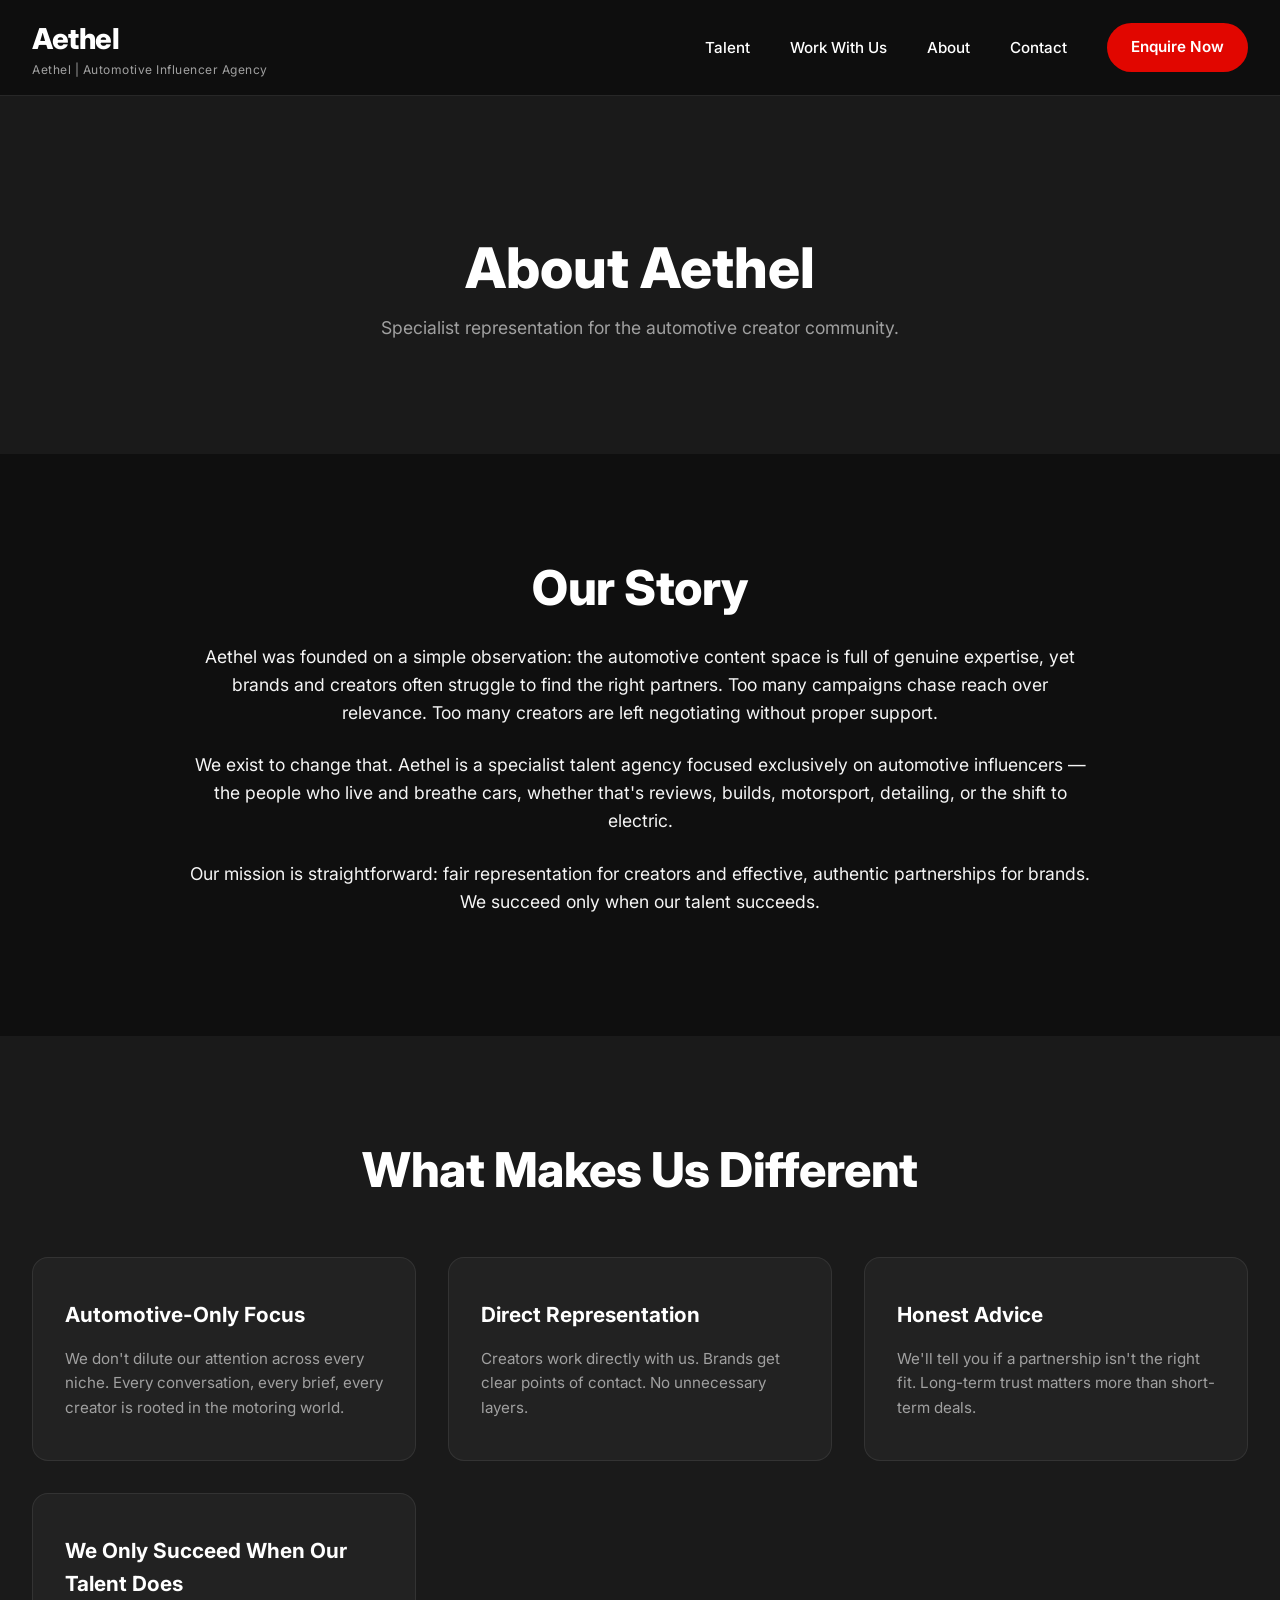
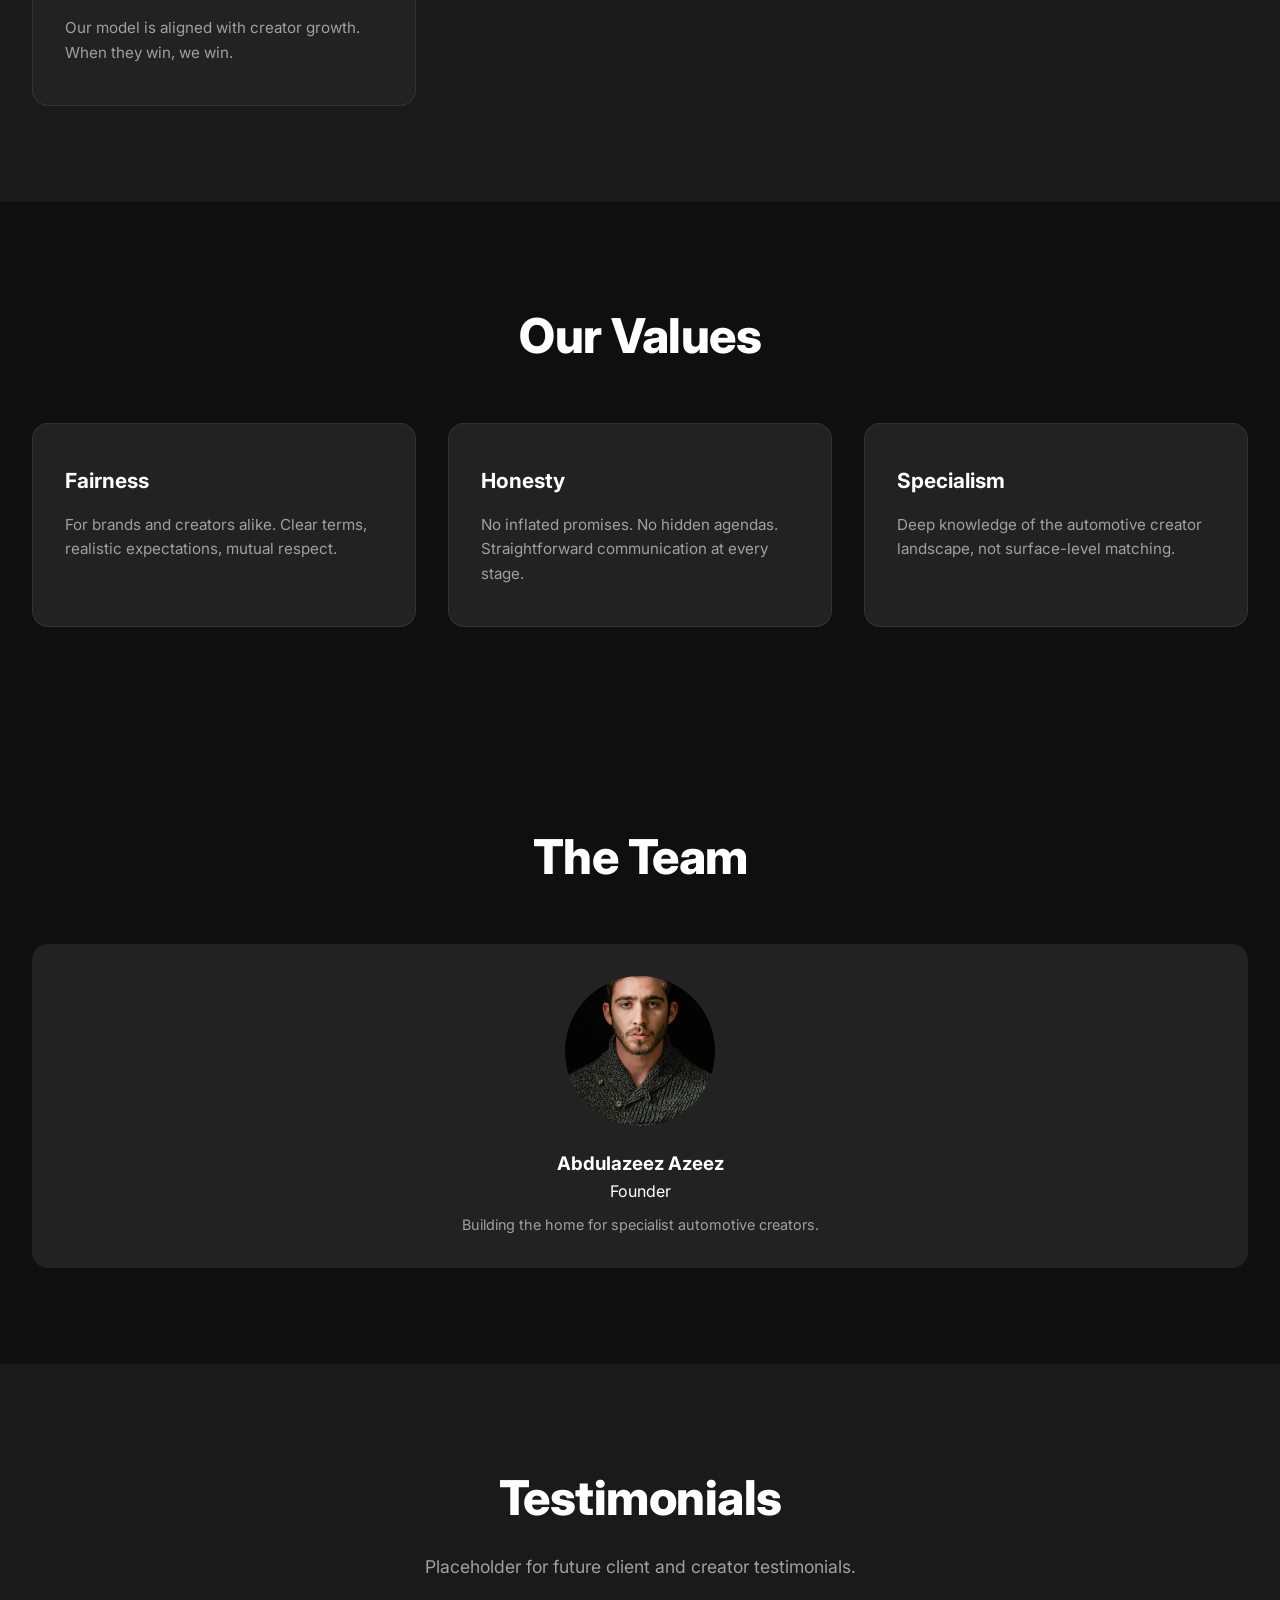
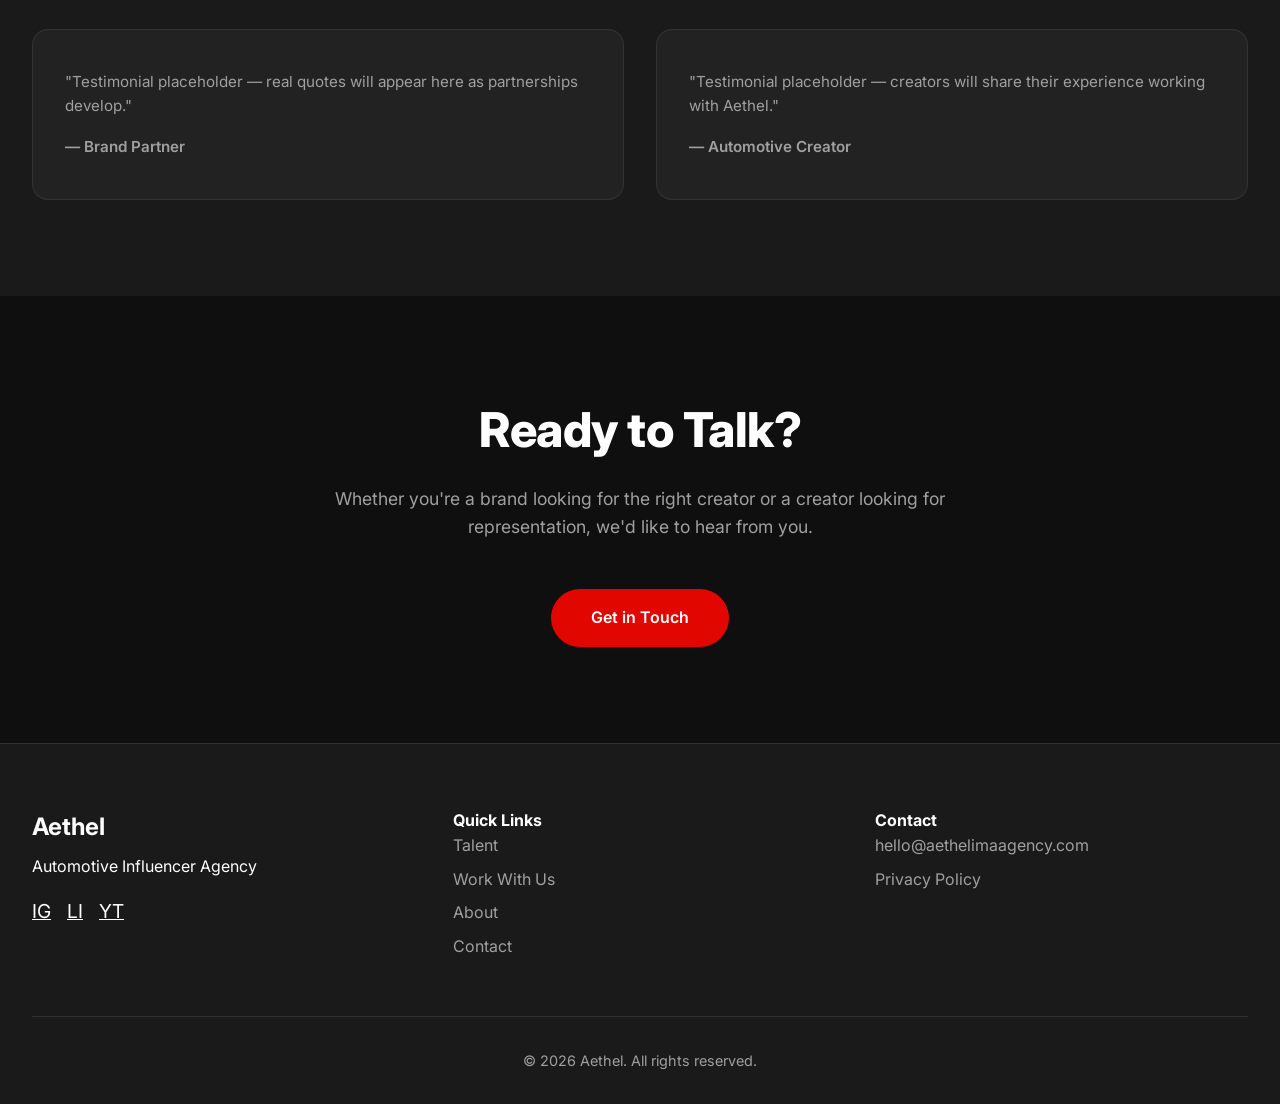
==== about.html @ 72f049c0 "Add files via upload" ====
<!DOCTYPE html>
<html lang="en">
<head>
  <meta charset="UTF-8">
  <meta name="viewport" content="width=device-width, initial-scale=1.0">
  <title>About Aethel | Automotive Influencer Agency</title>
  <meta name="description" content="Learn about Aethel, the specialist automotive influencer agency. Our story, mission, values, and what makes us different.">
  <link rel="stylesheet" href="css/style.css">
</head>
<body>
  <header>
    <div class="header-container">
      <a href="index.html" class="logo">
        <h1>Aethel</h1>
        <span>Aethel | Automotive Influencer Agency</span>
      </a>
      <nav>
        <ul>
          <li><a href="talent.html">Talent</a></li>
          <li class="dropdown">
            <a href="work-with-us.html">Work With Us</a>
            <div class="dropdown-content">
              <a href="work-with-us.html#brands">For Brands</a>
              <a href="work-with-us.html#talent">For Talent</a>
            </div>
          </li>
          <li><a href="about.html">About</a></li>
          <li><a href="contact.html">Contact</a></li>
          <li><a href="#" class="enquire-btn open-enquire">Enquire Now</a></li>
        </ul>
      </nav>
      <button class="mobile-menu-btn">☰</button>
    </div>
  </header>

  <section class="page-hero">
    <div class="container">
      <h1>About Aethel</h1>
      <p class="section-subtitle">Specialist representation for the automotive creator community.</p>
    </div>
  </section>

  <section>
    <div class="container">
      <div class="story">
        <h2 class="section-title">Our Story</h2>
        <p>Aethel was founded on a simple observation: the automotive content space is full of genuine expertise, yet brands and creators often struggle to find the right partners. Too many campaigns chase reach over relevance. Too many creators are left negotiating without proper support.</p>
        <p>We exist to change that. Aethel is a specialist talent agency focused exclusively on automotive influencers — the people who live and breathe cars, whether that's reviews, builds, motorsport, detailing, or the shift to electric.</p>
        <p>Our mission is straightforward: fair representation for creators and effective, authentic partnerships for brands. We succeed only when our talent succeeds.</p>
      </div>
    </div>
  </section>

  <section class="categories">
    <div class="container">
      <h2 class="section-title">What Makes Us Different</h2>
      <div class="why-grid">
        <div class="why-card">
          <h3>Automotive-Only Focus</h3>
          <p>We don't dilute our attention across every niche. Every conversation, every brief, every creator is rooted in the motoring world.</p>
        </div>
        <div class="why-card">
          <h3>Direct Representation</h3>
          <p>Creators work directly with us. Brands get clear points of contact. No unnecessary layers.</p>
        </div>
        <div class="why-card">
          <h3>Honest Advice</h3>
          <p>We'll tell you if a partnership isn't the right fit. Long-term trust matters more than short-term deals.</p>
        </div>
        <div class="why-card">
          <h3>We Only Succeed When Our Talent Does</h3>
          <p>Our model is aligned with creator growth. When they win, we win.</p>
        </div>
      </div>
    </div>
  </section>

  <section>
    <div class="container">
      <h2 class="section-title">Our Values</h2>
      <div class="why-grid">
        <div class="why-card">
          <h3>Fairness</h3>
          <p>For brands and creators alike. Clear terms, realistic expectations, mutual respect.</p>
        </div>
        <div class="why-card">
          <h3>Honesty</h3>
          <p>No inflated promises. No hidden agendas. Straightforward communication at every stage.</p>
        </div>
        <div class="why-card">
          <h3>Specialism</h3>
          <p>Deep knowledge of the automotive creator landscape, not surface-level matching.</p>
        </div>
      </div>
    </div>
  </section>

  <section>
    <div class="container">
      <h2 class="section-title">The Team</h2>
      <div class="team-grid">
        <div class="team-card">
          <img src="images/founder.jpg" alt="Abdulazeez Azeez">
          <h3>Abdulazeez Azeez</h3>
          <p>Founder</p>
          <p style="color: var(--gray); margin-top: 0.5rem; font-size: 0.9rem;">Building the home for specialist automotive creators.</p>
        </div>
        <!-- Additional team placeholders can be added here -->
      </div>
    </div>
  </section>

  <section class="categories">
    <div class="container">
      <h2 class="section-title">Testimonials</h2>
      <p class="section-subtitle">Placeholder for future client and creator testimonials.</p>
      <div class="why-grid">
        <div class="why-card">
          <p>"Testimonial placeholder — real quotes will appear here as partnerships develop."</p>
          <p style="margin-top: 1rem; font-weight: 600;">— Brand Partner</p>
        </div>
        <div class="why-card">
          <p>"Testimonial placeholder — creators will share their experience working with Aethel."</p>
          <p style="margin-top: 1rem; font-weight: 600;">— Automotive Creator</p>
        </div>
      </div>
    </div>
  </section>

  <section>
    <div class="container" style="text-align: center;">
      <h2 class="section-title">Ready to Talk?</h2>
      <p class="section-subtitle">Whether you're a brand looking for the right creator or a creator looking for representation, we'd like to hear from you.</p>
      <a href="#" class="btn-primary open-enquire">Get in Touch</a>
    </div>
  </section>

  <footer>
    <div class="container">
      <div class="footer-content">
        <div class="footer-logo">
          <h3>Aethel</h3>
          <p>Automotive Influencer Agency</p>
          <div class="social-icons">
            <a href="#" aria-label="Instagram">IG</a>
            <a href="#" aria-label="LinkedIn">LI</a>
            <a href="#" aria-label="YouTube">YT</a>
          </div>
        </div>
        <div class="footer-links">
          <h4>Quick Links</h4>
          <a href="talent.html">Talent</a>
          <a href="work-with-us.html">Work With Us</a>
          <a href="about.html">About</a>
          <a href="contact.html">Contact</a>
        </div>
        <div class="footer-links">
          <h4>Contact</h4>
          <a href="mailto:hello@aethelimaagency.com">hello@aethelimaagency.com</a>
          <a href="privacy.html">Privacy Policy</a>
        </div>
      </div>
      <div class="footer-bottom">
        <p>&copy; 2026 Aethel. All rights reserved.</p>
      </div>
    </div>
  </footer>

  <div class="modal" id="enquireModal">
    <div class="modal-content">
      <span class="close-modal">&times;</span>
      <h2 style="margin-bottom: 1.5rem; text-align: center;">Enquire Now</h2>
      <div class="form-toggle">
        <button class="toggle-btn active" data-type="brand">I'm a Brand</button>
        <button class="toggle-btn" data-type="creator">I'm a Creator</button>
      </div>
      <form>
        <div class="form-group">
          <label>Name</label>
          <input type="text" name="name" required>
        </div>
        <div class="form-group">
          <label>Email</label>
          <input type="email" name="email" required>
        </div>
        <div class="form-group">
          <label class="company-label">Company</label>
          <input type="text" name="company" required>
        </div>
        <div class="form-group">
          <label class="budget-label">Budget (optional)</label>
          <input type="text" name="budget">
        </div>
        <div class="form-group">
          <label>Message</label>
          <textarea name="message" rows="5" required></textarea>
        </div>
        <button type="submit" class="btn-primary" style="width: 100%;">Send Enquiry</button>
      </form>
    </div>
  </div>

  <script src="js/main.js"></script>
</body>
</html>
---- css/style.css ----
/* Aethel - Automotive Influencer Agency */
@import url('https://fonts.googleapis.com/css2?family=Inter:wght@300;400;500;600;700;800&display=swap');

:root {
  --charcoal: #0f0f0f;
  --charcoal-light: #1a1a1a;
  --charcoal-card: #222222;
  --white: #ffffff;
  --off-white: #f5f5f5;
  --gray: #a0a0a0;
  --accent: #e10600; /* Racing red */
  --accent-hover: #c10500;
  --transition: all 0.3s cubic-bezier(0.4, 0, 0.2, 1);
}

* {
  margin: 0;
  padding: 0;
  box-sizing: border-box;
}

html {
  scroll-behavior: smooth;
}

body {
  font-family: 'Inter', -apple-system, BlinkMacSystemFont, 'Segoe UI', sans-serif;
  background-color: var(--charcoal);
  color: var(--white);
  line-height: 1.6;
  overflow-x: hidden;
}

/* Header */
header {
  position: sticky;
  top: 0;
  z-index: 1000;
  background: rgba(15, 15, 15, 0.95);
  backdrop-filter: blur(10px);
  border-bottom: 1px solid rgba(255, 255, 255, 0.1);
  padding: 1rem 0;
}

.header-container {
  max-width: 1400px;
  margin: 0 auto;
  padding: 0 2rem;
  display: flex;
  justify-content: space-between;
  align-items: center;
}

.logo {
  display: flex;
  flex-direction: column;
  text-decoration: none;
  color: var(--white);
}

.logo h1 {
  font-size: 1.8rem;
  font-weight: 800;
  letter-spacing: -0.5px;
  margin: 0;
}

.logo span {
  font-size: 0.75rem;
  font-weight: 400;
  color: var(--gray);
  letter-spacing: 0.5px;
  margin-top: -2px;
}

nav ul {
  display: flex;
  list-style: none;
  gap: 2.5rem;
  align-items: center;
}

nav a {
  color: var(--white);
  text-decoration: none;
  font-weight: 500;
  font-size: 0.95rem;
  transition: var(--transition);
  position: relative;
}

nav a:hover {
  color: var(--accent);
}

nav a::after {
  content: '';
  position: absolute;
  bottom: -4px;
  left: 0;
  width: 0;
  height: 2px;
  background: var(--accent);
  transition: var(--transition);
}

nav a:hover::after {
  width: 100%;
}

/* Dropdown */
.dropdown {
  position: relative;
}

.dropdown-content {
  display: none;
  position: absolute;
  top: 100%;
  left: 0;
  background: var(--charcoal-light);
  min-width: 200px;
  border-radius: 8px;
  box-shadow: 0 10px 40px rgba(0,0,0,0.5);
  padding: 0.5rem 0;
  margin-top: 1rem;
  border: 1px solid rgba(255,255,255,0.1);
}

.dropdown:hover .dropdown-content {
  display: block;
}

.dropdown-content a {
  display: block;
  padding: 0.75rem 1.5rem;
  color: var(--white);
  text-decoration: none;
}

.dropdown-content a:hover {
  background: var(--charcoal-card);
  color: var(--accent);
}

.dropdown-content a::after {
  display: none;
}

.enquire-btn {
  background: var(--accent);
  color: var(--white) !important;
  padding: 0.75rem 1.5rem;
  border-radius: 50px;
  font-weight: 600;
  transition: var(--transition);
  text-decoration: none;
  display: inline-block;
}

.enquire-btn:hover {
  background: var(--accent-hover);
  transform: translateY(-2px);
  box-shadow: 0 10px 30px rgba(225, 6, 0, 0.3);
}

.enquire-btn::after {
  display: none !important;
}

/* Mobile menu */
.mobile-menu-btn {
  display: none;
  background: none;
  border: none;
  color: var(--white);
  font-size: 1.5rem;
  cursor: pointer;
}

/* Hero */
.hero {
  height: 90vh;
  min-height: 600px;
  background: linear-gradient(rgba(0,0,0,0.55), rgba(0,0,0,0.7)), url('../images/hero-car.jpg') center/cover no-repeat;
  display: flex;
  align-items: center;
  justify-content: center;
  text-align: center;
  position: relative;
}

.hero-content {
  max-width: 900px;
  padding: 0 2rem;
  z-index: 2;
}

.hero h2 {
  font-size: clamp(2.5rem, 6vw, 4.5rem);
  font-weight: 800;
  line-height: 1.1;
  margin-bottom: 1.5rem;
  letter-spacing: -1px;
}

.hero p {
  font-size: 1.25rem;
  color: var(--off-white);
  margin-bottom: 2.5rem;
  max-width: 700px;
  margin-left: auto;
  margin-right: auto;
}

.hero-buttons {
  display: flex;
  gap: 1rem;
  justify-content: center;
  flex-wrap: wrap;
}

.btn-primary {
  background: var(--accent);
  color: var(--white);
  padding: 1rem 2.5rem;
  border-radius: 50px;
  text-decoration: none;
  font-weight: 600;
  font-size: 1rem;
  transition: var(--transition);
  display: inline-block;
}

.btn-primary:hover {
  background: var(--accent-hover);
  transform: translateY(-3px);
  box-shadow: 0 15px 40px rgba(225, 6, 0, 0.4);
}

.btn-secondary {
  background: transparent;
  color: var(--white);
  padding: 1rem 2.5rem;
  border-radius: 50px;
  text-decoration: none;
  font-weight: 600;
  font-size: 1rem;
  border: 2px solid var(--white);
  transition: var(--transition);
  display: inline-block;
}

.btn-secondary:hover {
  background: var(--white);
  color: var(--charcoal);
  transform: translateY(-3px);
}

/* Sections */
section {
  padding: 6rem 0;
}

.container {
  max-width: 1400px;
  margin: 0 auto;
  padding: 0 2rem;
}

.section-title {
  font-size: clamp(2rem, 4vw, 3rem);
  font-weight: 800;
  text-align: center;
  margin-bottom: 1rem;
  letter-spacing: -0.5px;
}

.section-subtitle {
  text-align: center;
  color: var(--gray);
  font-size: 1.1rem;
  max-width: 700px;
  margin: 0 auto 3rem;
}

/* Intro */
.intro {
  background: var(--charcoal-light);
  text-align: center;
}

.intro p {
  font-size: 1.2rem;
  max-width: 900px;
  margin: 0 auto;
  color: var(--off-white);
}

/* Why Cards */
.why-grid {
  display: grid;
  grid-template-columns: repeat(auto-fit, minmax(300px, 1fr));
  gap: 2rem;
  margin-top: 3rem;
}

.why-card {
  background: var(--charcoal-card);
  padding: 2.5rem 2rem;
  border-radius: 16px;
  border: 1px solid rgba(255,255,255,0.08);
  transition: var(--transition);
}

.why-card:hover {
  transform: translateY(-8px);
  border-color: var(--accent);
  box-shadow: 0 20px 50px rgba(0,0,0,0.4);
}

.why-card h3 {
  font-size: 1.3rem;
  margin-bottom: 1rem;
  font-weight: 700;
}

.why-card p {
  color: var(--gray);
  font-size: 0.95rem;
}

/* Categories */
.categories {
  background: var(--charcoal-light);
}

.category-grid {
  display: grid;
  grid-template-columns: repeat(auto-fit, minmax(200px, 1fr));
  gap: 1.5rem;
  margin-top: 2rem;
}

.category-item {
  background: var(--charcoal-card);
  padding: 2rem 1.5rem;
  border-radius: 12px;
  text-align: center;
  transition: var(--transition);
  border: 1px solid rgba(255,255,255,0.05);
}

.category-item:hover {
  background: var(--accent);
  transform: scale(1.05);
}

.category-item h4 {
  font-size: 1.1rem;
  font-weight: 600;
}

/* Trusted */
.trusted {
  text-align: center;
  padding: 4rem 0;
}

.logo-strip {
  display: flex;
  justify-content: center;
  gap: 3rem;
  flex-wrap: wrap;
  margin-top: 2rem;
  opacity: 0.6;
}

.logo-placeholder {
  background: var(--charcoal-card);
  padding: 1rem 2rem;
  border-radius: 8px;
  font-weight: 600;
  letter-spacing: 1px;
  font-size: 0.9rem;
}

/* CTA Banners */
.cta-banners {
  display: grid;
  grid-template-columns: 1fr 1fr;
  gap: 2rem;
}

.cta-banner {
  background: var(--charcoal-card);
  padding: 4rem 3rem;
  border-radius: 20px;
  text-align: center;
  border: 1px solid rgba(255,255,255,0.08);
  transition: var(--transition);
}

.cta-banner:hover {
  border-color: var(--accent);
}

.cta-banner h3 {
  font-size: 2rem;
  margin-bottom: 1rem;
  font-weight: 800;
}

.cta-banner p {
  color: var(--gray);
  margin-bottom: 2rem;
}

/* Talent Cards */
.talent-grid {
  display: grid;
  grid-template-columns: repeat(auto-fill, minmax(280px, 1fr));
  gap: 2rem;
}

.talent-card {
  background: var(--charcoal-card);
  border-radius: 16px;
  overflow: hidden;
  border: 1px solid rgba(255,255,255,0.08);
  transition: var(--transition);
}

.talent-card:hover {
  transform: translateY(-10px);
  border-color: var(--accent);
  box-shadow: 0 20px 50px rgba(0,0,0,0.4);
}

.talent-card img {
  width: 100%;
  height: 280px;
  object-fit: cover;
}

.talent-info {
  padding: 1.5rem;
}

.talent-info h3 {
  font-size: 1.3rem;
  margin-bottom: 0.5rem;
}

.talent-info .channel {
  color: var(--gray);
  font-size: 0.9rem;
  margin-bottom: 0.75rem;
}

.platform-tags {
  display: flex;
  gap: 0.5rem;
  margin-bottom: 1rem;
  flex-wrap: wrap;
}

.tag {
  background: rgba(225, 6, 0, 0.15);
  color: var(--accent);
  padding: 0.25rem 0.75rem;
  border-radius: 50px;
  font-size: 0.75rem;
  font-weight: 600;
}

.stats {
  font-size: 0.85rem;
  color: var(--gray);
  margin-bottom: 1rem;
}

.view-profile {
  display: inline-block;
  color: var(--accent);
  text-decoration: none;
  font-weight: 600;
  font-size: 0.9rem;
  transition: var(--transition);
}

.view-profile:hover {
  color: var(--white);
}

/* Filters */
.filters {
  display: flex;
  gap: 1rem;
  justify-content: center;
  margin-bottom: 3rem;
  flex-wrap: wrap;
}

.filter-btn {
  background: var(--charcoal-card);
  border: 1px solid rgba(255,255,255,0.1);
  color: var(--white);
  padding: 0.6rem 1.5rem;
  border-radius: 50px;
  cursor: pointer;
  transition: var(--transition);
  font-weight: 500;
}

.filter-btn.active,
.filter-btn:hover {
  background: var(--accent);
  border-color: var(--accent);
}

/* About */
.story {
  max-width: 900px;
  margin: 0 auto;
  text-align: center;
}

.story p {
  font-size: 1.1rem;
  color: var(--off-white);
  margin-bottom: 1.5rem;
}

.team-grid {
  display: grid;
  grid-template-columns: repeat(auto-fit, minmax(250px, 1fr));
  gap: 2rem;
  margin-top: 3rem;
}

.team-card {
  text-align: center;
  background: var(--charcoal-card);
  padding: 2rem;
  border-radius: 16px;
}

.team-card img {
  width: 150px;
  height: 150px;
  border-radius: 50%;
  object-fit: cover;
  margin-bottom: 1rem;
}

/* Forms */
.form-container {
  max-width: 700px;
  margin: 0 auto;
  background: var(--charcoal-card);
  padding: 3rem;
  border-radius: 20px;
  border: 1px solid rgba(255,255,255,0.08);
}

.form-group {
  margin-bottom: 1.5rem;
}

.form-group label {
  display: block;
  margin-bottom: 0.5rem;
  font-weight: 500;
}

.form-group input,
.form-group textarea,
.form-group select {
  width: 100%;
  padding: 1rem;
  background: var(--charcoal);
  border: 1px solid rgba(255,255,255,0.1);
  border-radius: 8px;
  color: var(--white);
  font-family: inherit;
  font-size: 1rem;
  transition: var(--transition);
}

.form-group input:focus,
.form-group textarea:focus,
.form-group select:focus {
  outline: none;
  border-color: var(--accent);
}

.form-toggle {
  display: flex;
  gap: 1rem;
  margin-bottom: 2rem;
  justify-content: center;
}

.toggle-btn {
  padding: 0.75rem 2rem;
  border: 2px solid var(--gray);
  background: transparent;
  color: var(--white);
  border-radius: 50px;
  cursor: pointer;
  font-weight: 600;
  transition: var(--transition);
}

.toggle-btn.active {
  background: var(--accent);
  border-color: var(--accent);
}

/* Footer */
footer {
  background: var(--charcoal-light);
  padding: 4rem 0 2rem;
  border-top: 1px solid rgba(255,255,255,0.1);
}

.footer-content {
  display: grid;
  grid-template-columns: repeat(auto-fit, minmax(200px, 1fr));
  gap: 3rem;
  margin-bottom: 3rem;
}

.footer-logo h3 {
  font-size: 1.5rem;
  margin-bottom: 0.5rem;
}

.footer-links a {
  display: block;
  color: var(--gray);
  text-decoration: none;
  margin-bottom: 0.5rem;
  transition: var(--transition);
}

.footer-links a:hover {
  color: var(--accent);
}

.social-icons {
  display: flex;
  gap: 1rem;
  margin-top: 1rem;
}

.social-icons a {
  color: var(--white);
  font-size: 1.2rem;
  transition: var(--transition);
}

.social-icons a:hover {
  color: var(--accent);
}

.footer-bottom {
  text-align: center;
  padding-top: 2rem;
  border-top: 1px solid rgba(255,255,255,0.1);
  color: var(--gray);
  font-size: 0.9rem;
}

/* Responsive */
@media (max-width: 900px) {
  .cta-banners {
    grid-template-columns: 1fr;
  }
  
  nav ul {
    display: none;
  }
  
  .mobile-menu-btn {
    display: block;
  }
  
  .header-container {
    padding: 0 1.5rem;
  }
}

@media (max-width: 600px) {
  .hero {
    height: 70vh;
  }
  
  section {
    padding: 4rem 0;
  }
  
  .form-container {
    padding: 2rem 1.5rem;
  }
}

/* Page hero */
.page-hero {
  padding: 8rem 0 4rem;
  text-align: center;
  background: var(--charcoal-light);
}

.page-hero h1 {
  font-size: clamp(2.5rem, 5vw, 3.5rem);
  font-weight: 800;
}

/* Process steps */
.process-steps {
  display: grid;
  grid-template-columns: repeat(auto-fit, minmax(220px, 1fr));
  gap: 2rem;
  margin-top: 3rem;
}

.step {
  text-align: center;
  padding: 2rem;
}

.step-number {
  width: 60px;
  height: 60px;
  background: var(--accent);
  border-radius: 50%;
  display: flex;
  align-items: center;
  justify-content: center;
  font-size: 1.5rem;
  font-weight: 800;
  margin: 0 auto 1rem;
}

/* Modal / Popup */
.modal {
  display: none;
  position: fixed;
  top: 0;
  left: 0;
  width: 100%;
  height: 100%;
  background: rgba(0,0,0,0.8);
  z-index: 2000;
  align-items: center;
  justify-content: center;
}

.modal.active {
  display: flex;
}

.modal-content {
  background: var(--charcoal-light);
  padding: 2.5rem;
  border-radius: 16px;
  max-width: 600px;
  width: 90%;
  max-height: 90vh;
  overflow-y: auto;
  position: relative;
}

.close-modal {
  position: absolute;
  top: 1rem;
  right: 1.5rem;
  font-size: 1.5rem;
  cursor: pointer;
  color: var(--gray);
}

.close-modal:hover {
  color: var(--white);
}
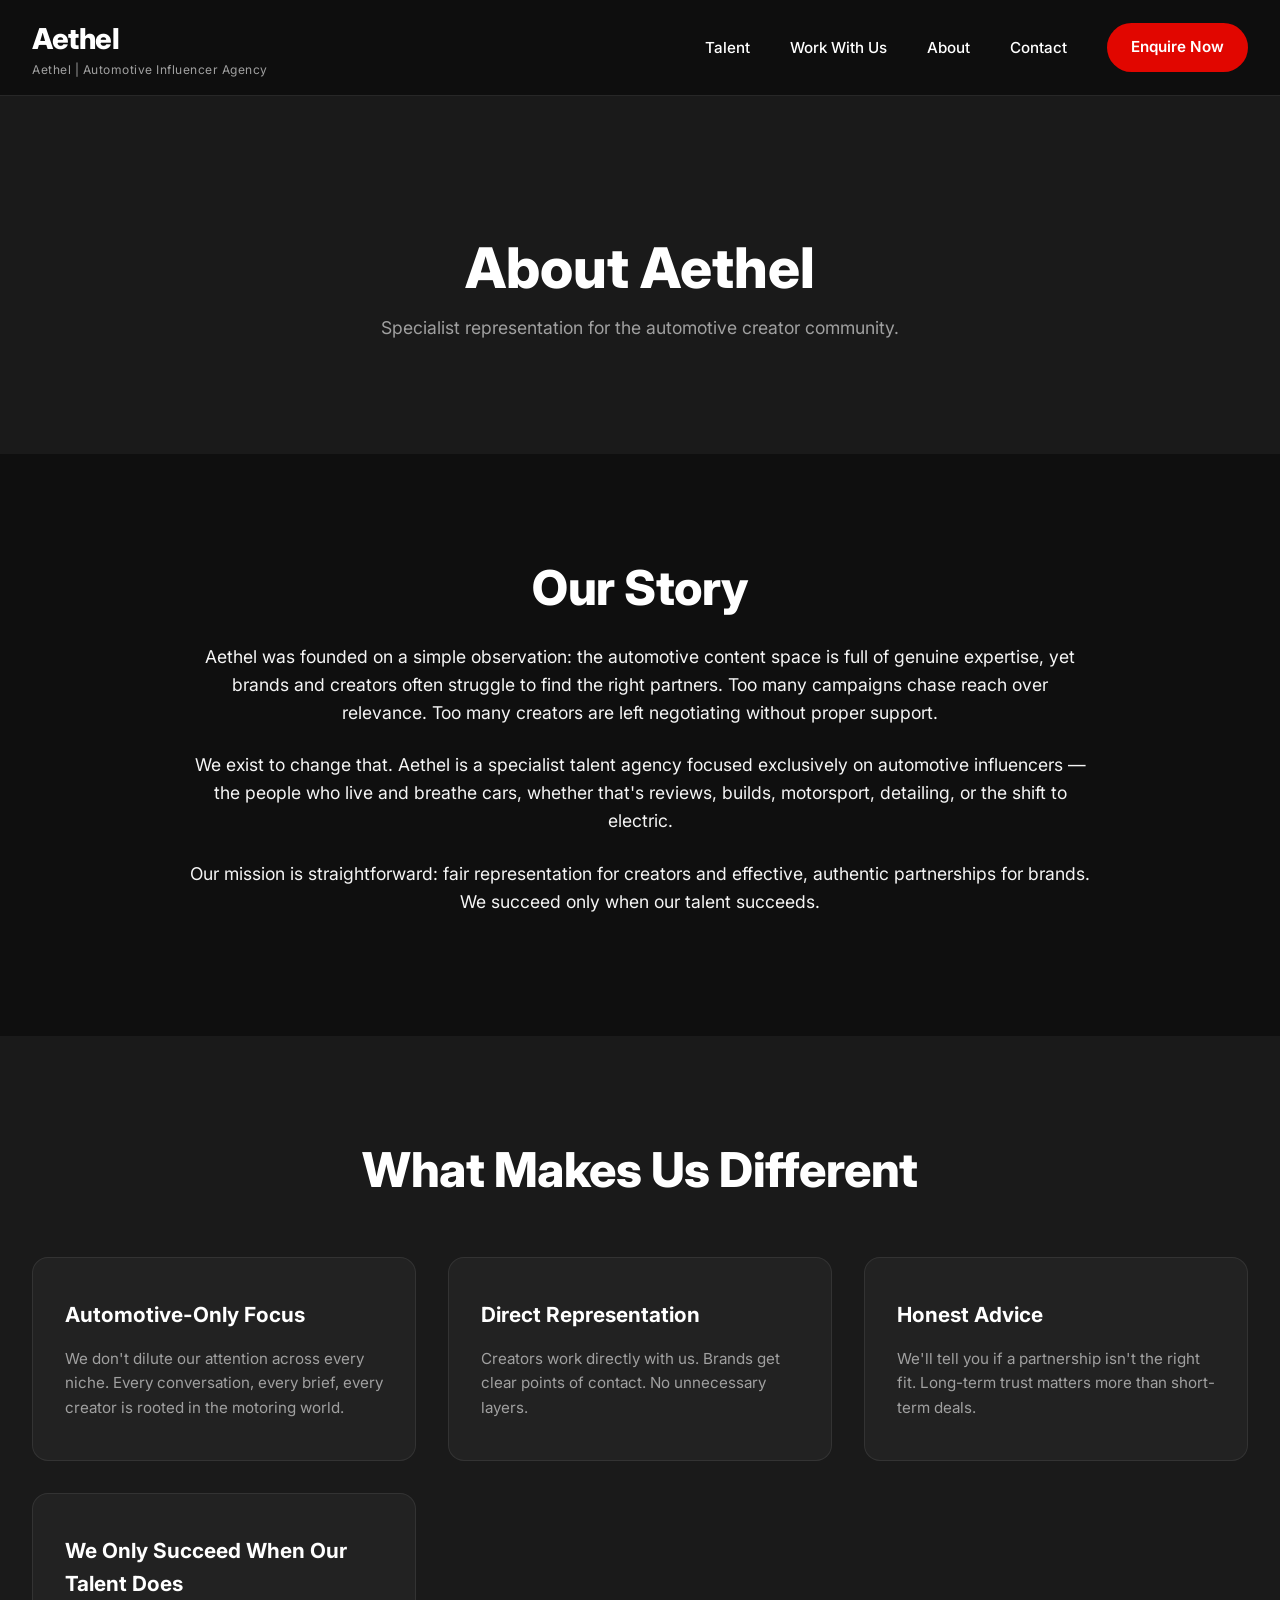
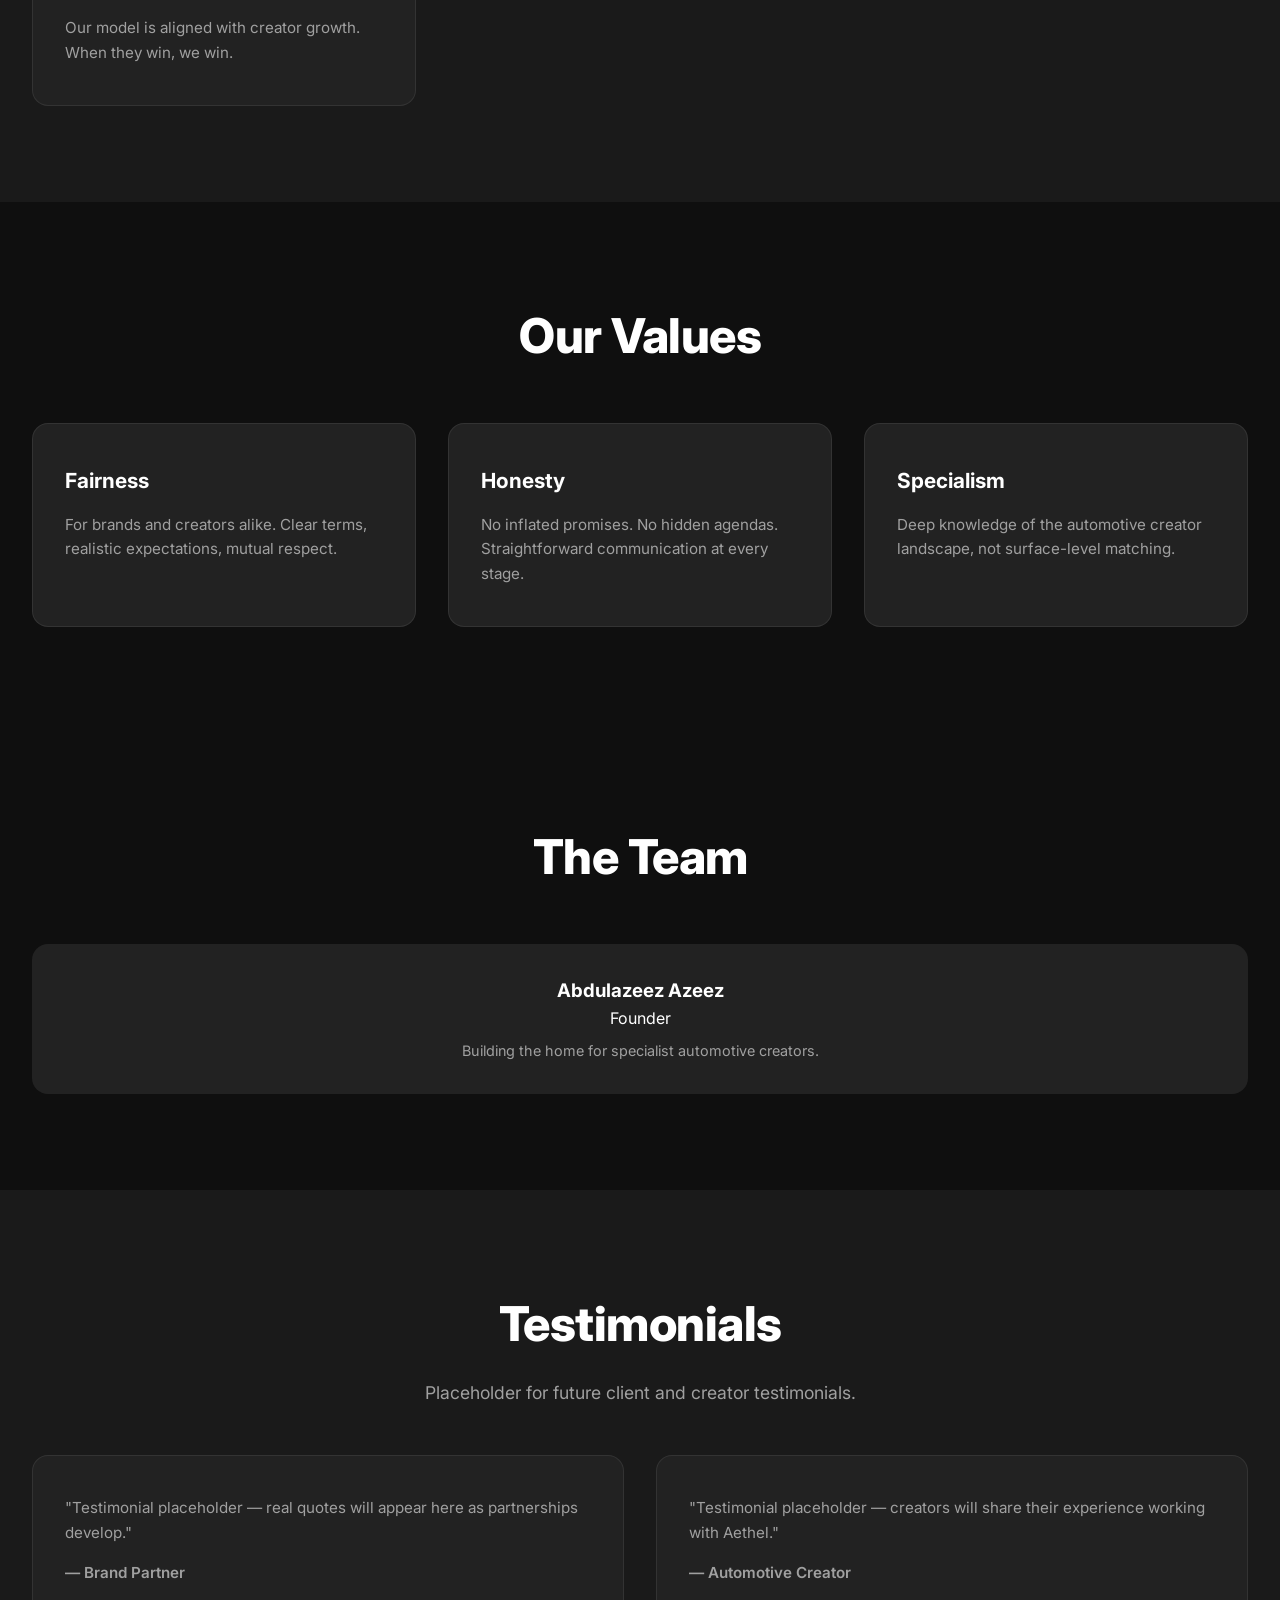
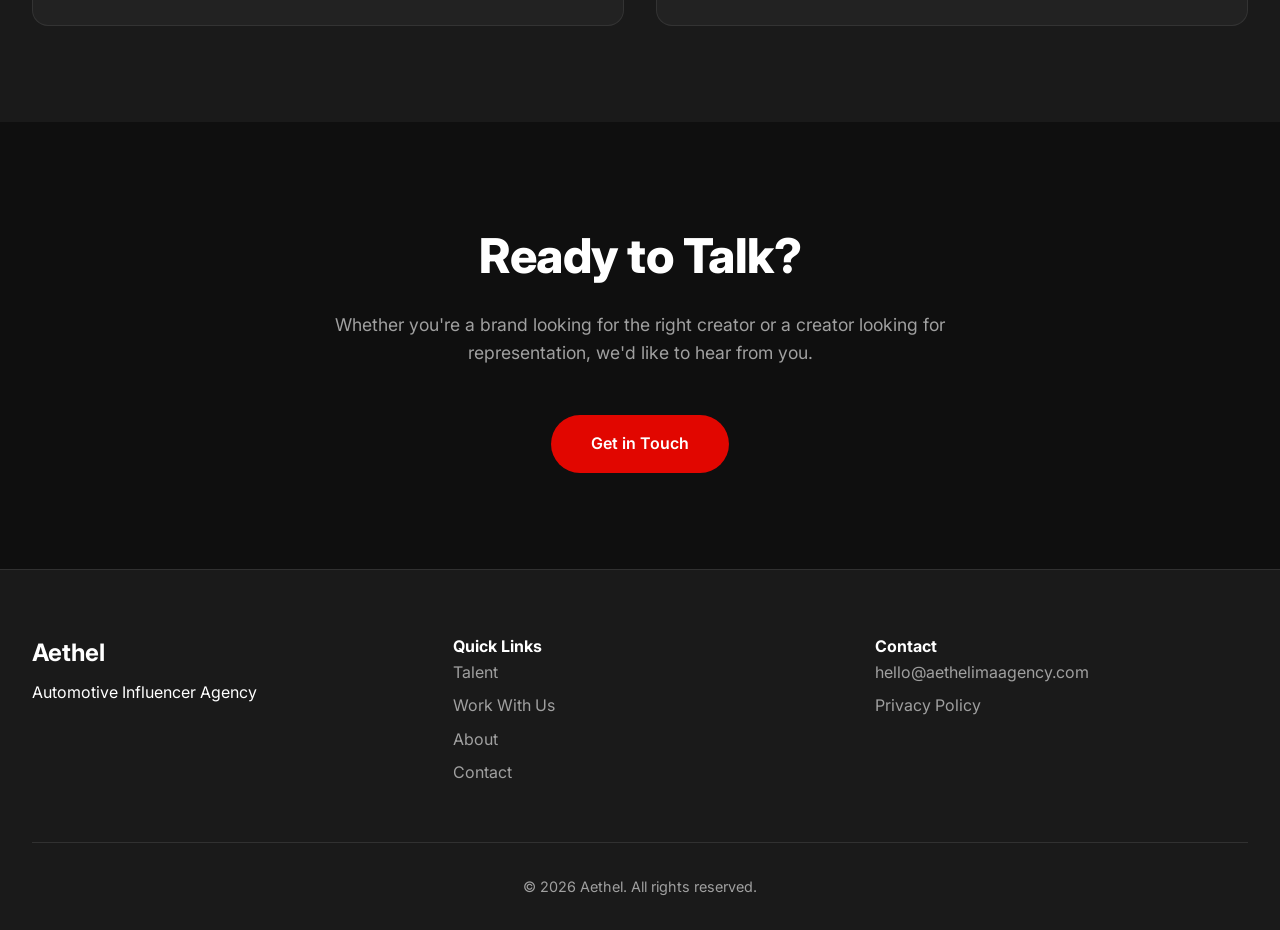
==== commit 9edff954: "Add files via upload" ====
--- a/about.html
+++ b/about.html
@@ -100,12 +100,10 @@
       <h2 class="section-title">The Team</h2>
       <div class="team-grid">
         <div class="team-card">
-          <img src="images/founder.jpg" alt="Abdulazeez Azeez">
           <h3>Abdulazeez Azeez</h3>
           <p>Founder</p>
           <p style="color: var(--gray); margin-top: 0.5rem; font-size: 0.9rem;">Building the home for specialist automotive creators.</p>
         </div>
-        <!-- Additional team placeholders can be added here -->
       </div>
     </div>
   </section>
@@ -141,11 +139,6 @@
         <div class="footer-logo">
           <h3>Aethel</h3>
           <p>Automotive Influencer Agency</p>
-          <div class="social-icons">
-            <a href="#" aria-label="Instagram">IG</a>
-            <a href="#" aria-label="LinkedIn">LI</a>
-            <a href="#" aria-label="YouTube">YT</a>
-          </div>
         </div>
         <div class="footer-links">
           <h4>Quick Links</h4>
@@ -188,10 +181,6 @@
           <input type="text" name="company" required>
         </div>
         <div class="form-group">
-          <label class="budget-label">Budget (optional)</label>
-          <input type="text" name="budget">
-        </div>
-        <div class="form-group">
           <label>Message</label>
           <textarea name="message" rows="5" required></textarea>
         </div>
--- a/css/style.css
+++ b/css/style.css
@@ -429,6 +429,10 @@
   overflow: hidden;
   border: 1px solid rgba(255,255,255,0.08);
   transition: var(--transition);
+  min-height: 220px;
+  display: flex;
+  flex-direction: column;
+  justify-content: center;
 }
 
 .talent-card:hover {
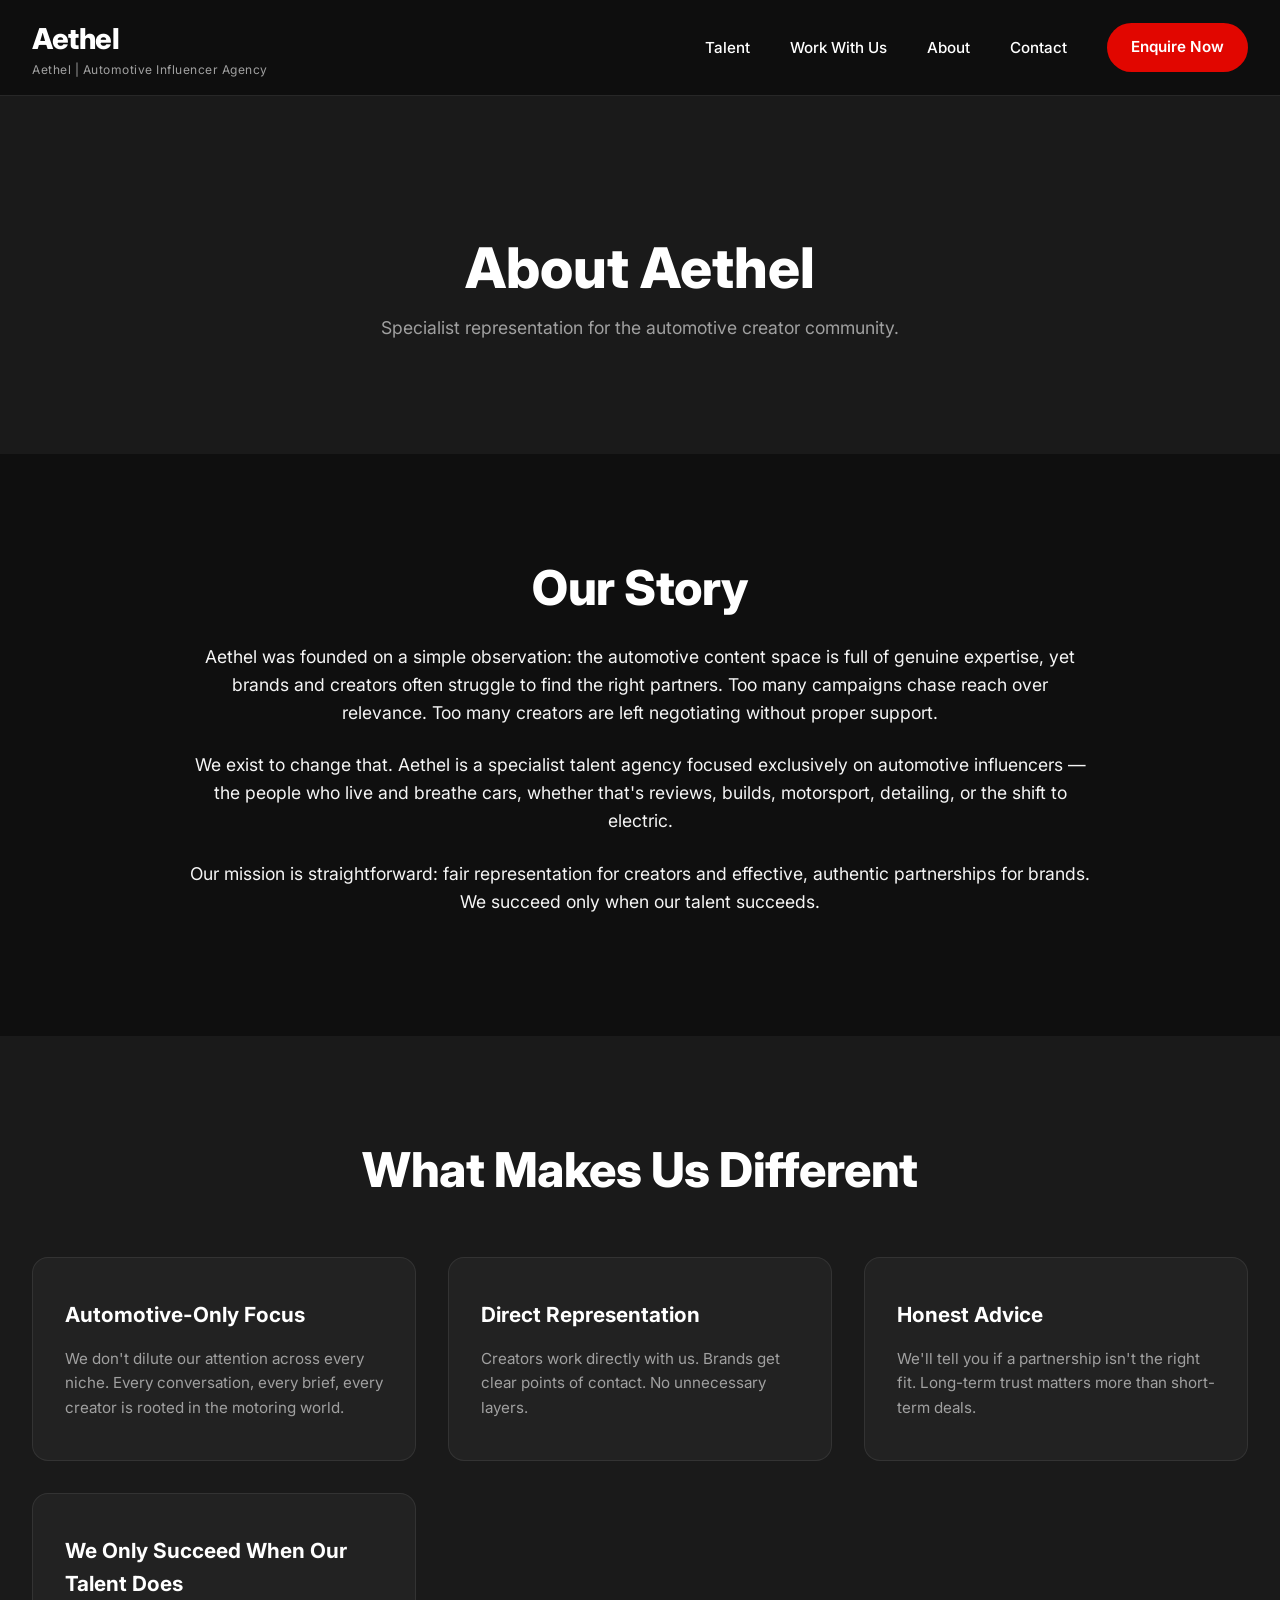
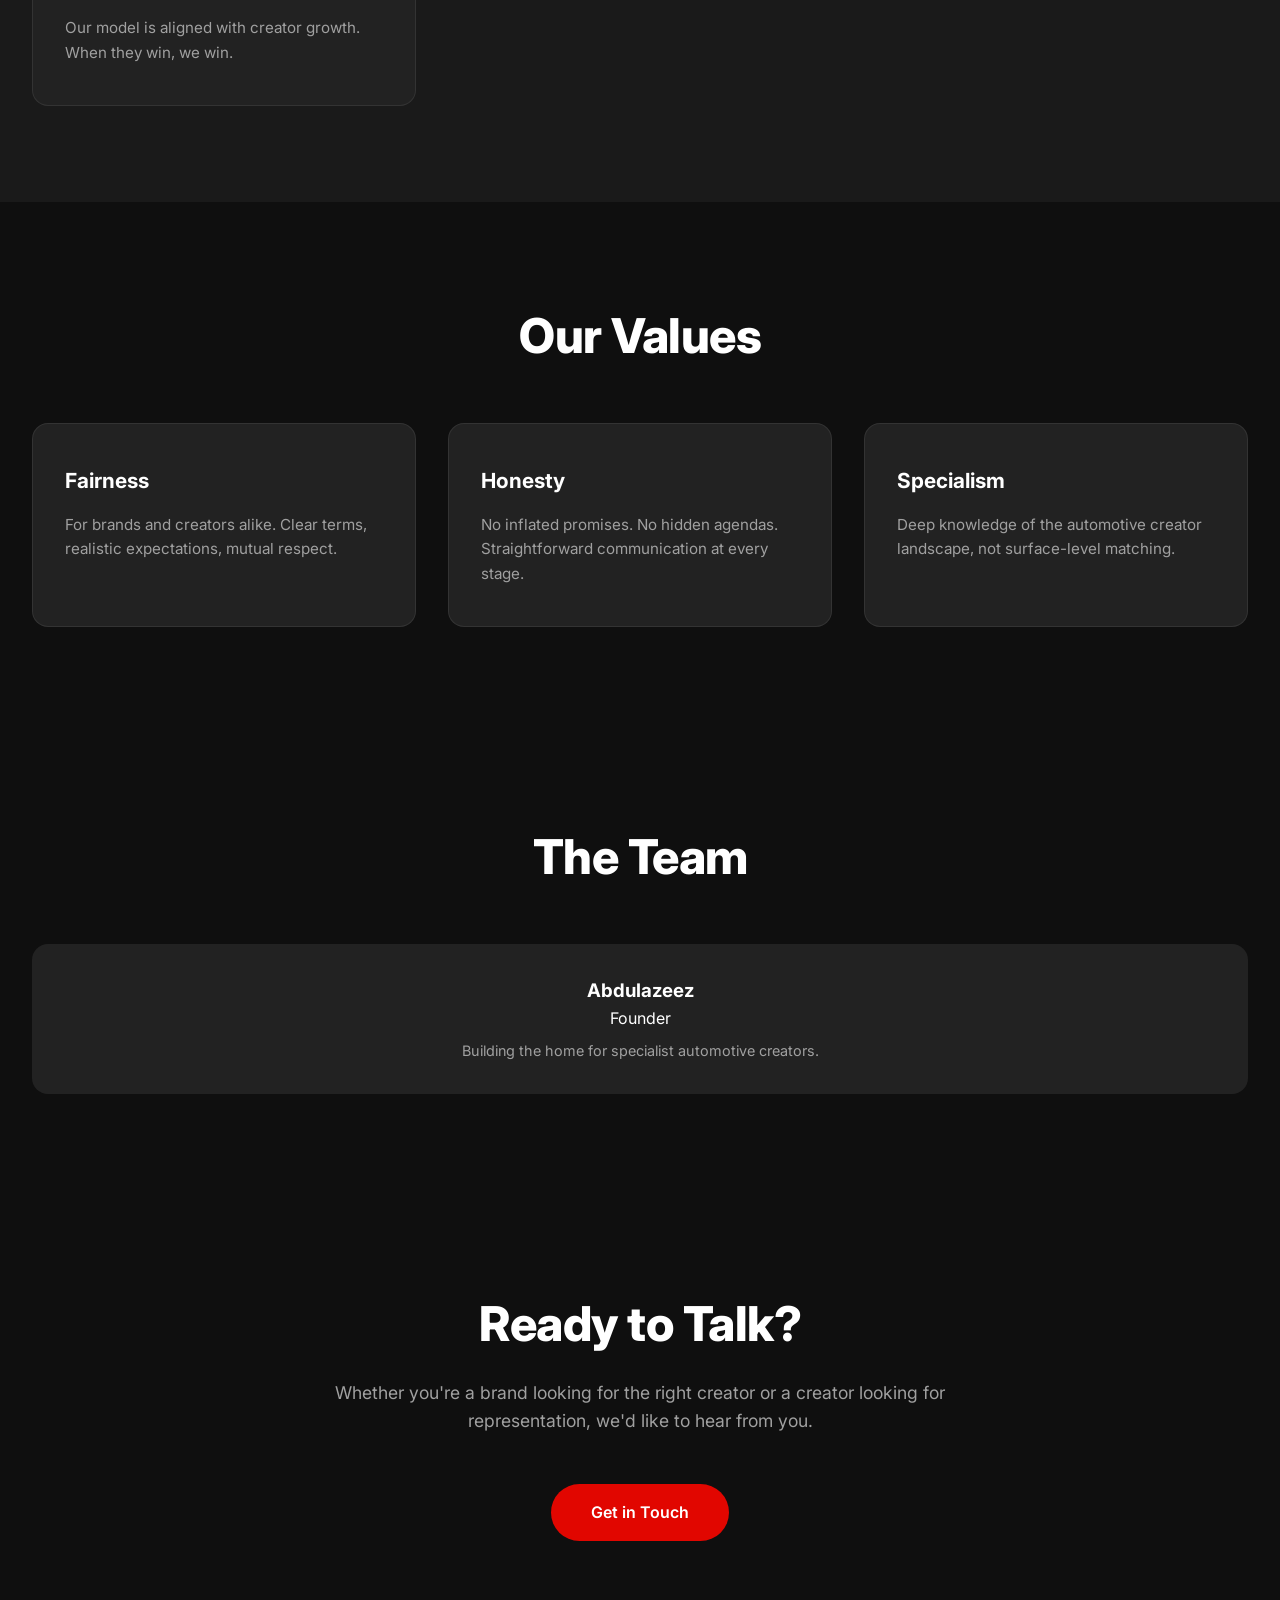
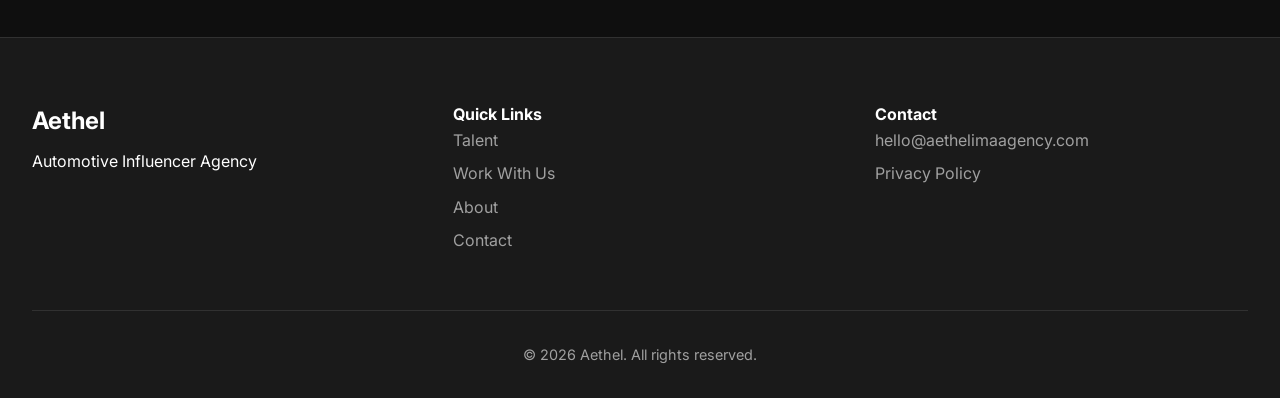
==== commit 19d12737: "Remove testimonials section from about.html Removed testimonial section from the About page." ====
--- a/about.html
+++ b/about.html
@@ -100,26 +100,9 @@
       <h2 class="section-title">The Team</h2>
       <div class="team-grid">
         <div class="team-card">
-          <h3>Abdulazeez Azeez</h3>
+          <h3>Abdulazeez</h3>
           <p>Founder</p>
           <p style="color: var(--gray); margin-top: 0.5rem; font-size: 0.9rem;">Building the home for specialist automotive creators.</p>
-        </div>
-      </div>
-    </div>
-  </section>
-
-  <section class="categories">
-    <div class="container">
-      <h2 class="section-title">Testimonials</h2>
-      <p class="section-subtitle">Placeholder for future client and creator testimonials.</p>
-      <div class="why-grid">
-        <div class="why-card">
-          <p>"Testimonial placeholder — real quotes will appear here as partnerships develop."</p>
-          <p style="margin-top: 1rem; font-weight: 600;">— Brand Partner</p>
-        </div>
-        <div class="why-card">
-          <p>"Testimonial placeholder — creators will share their experience working with Aethel."</p>
-          <p style="margin-top: 1rem; font-weight: 600;">— Automotive Creator</p>
         </div>
       </div>
     </div>
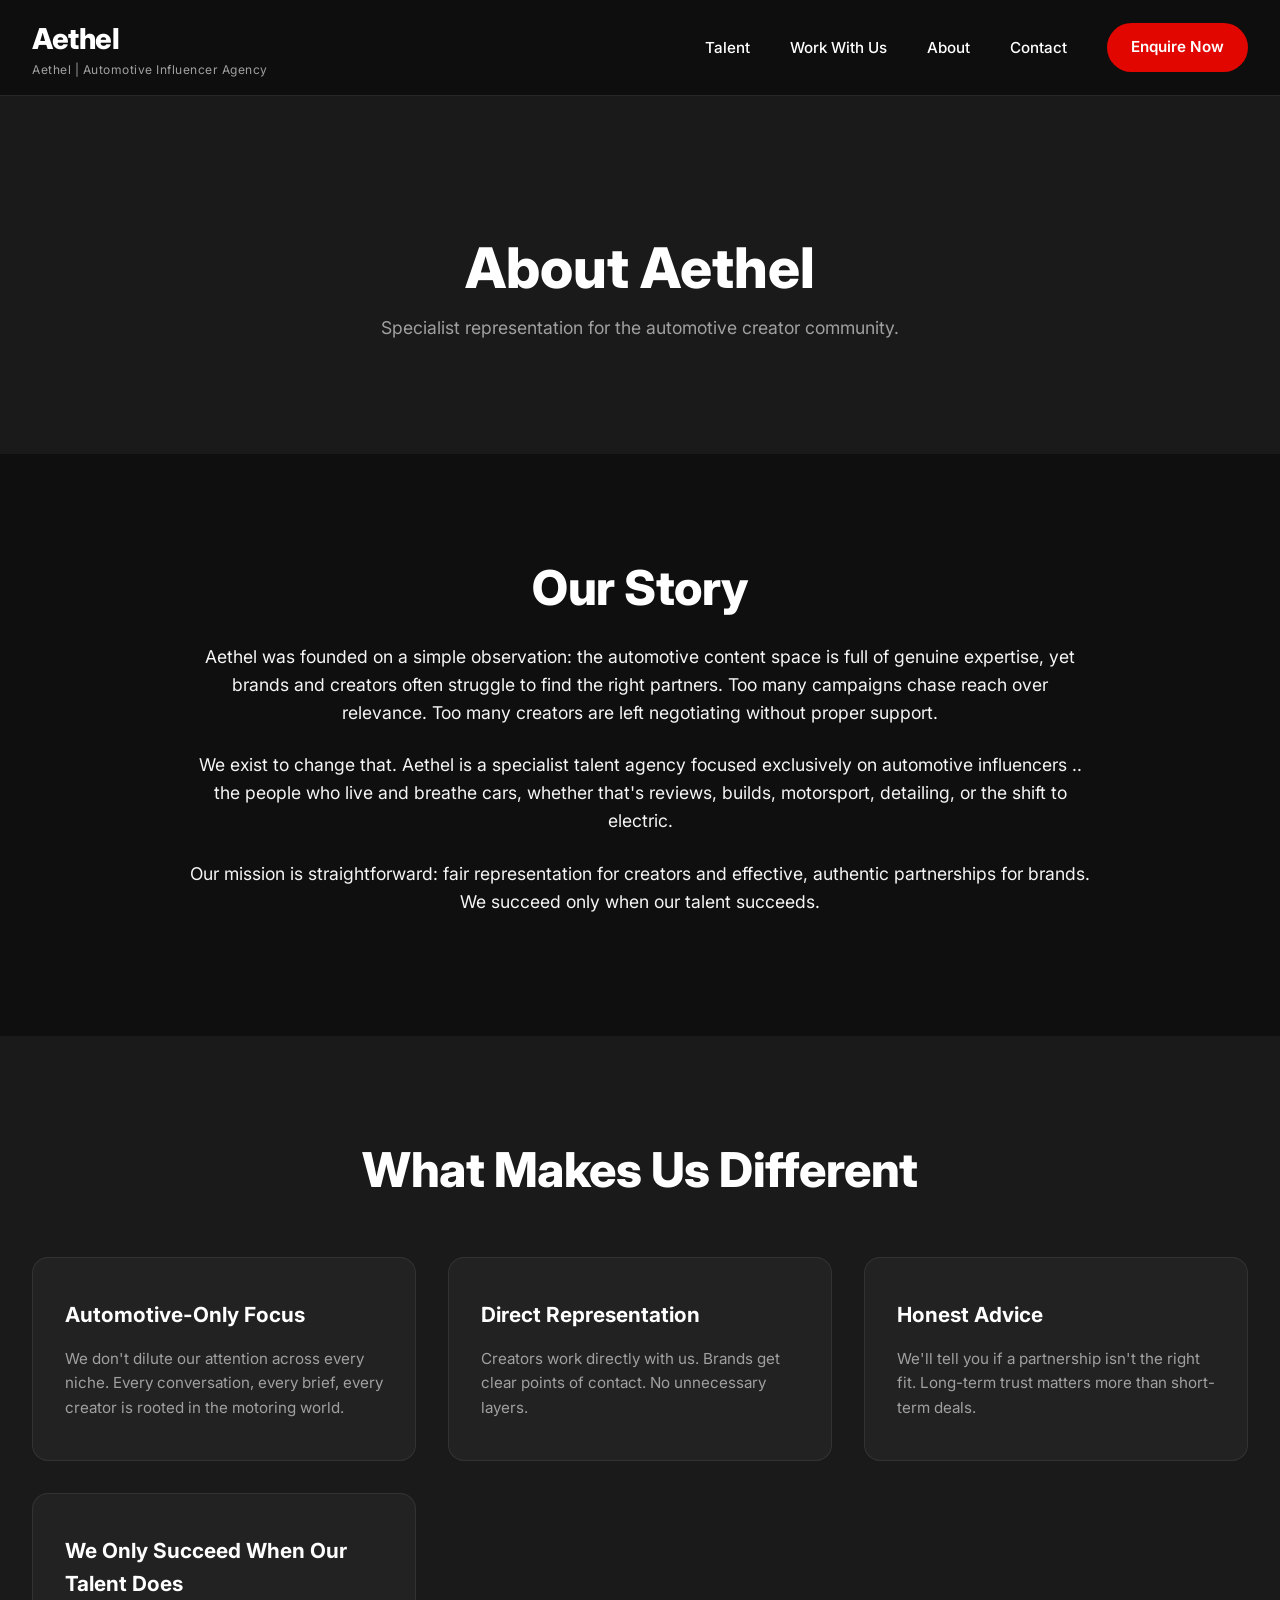
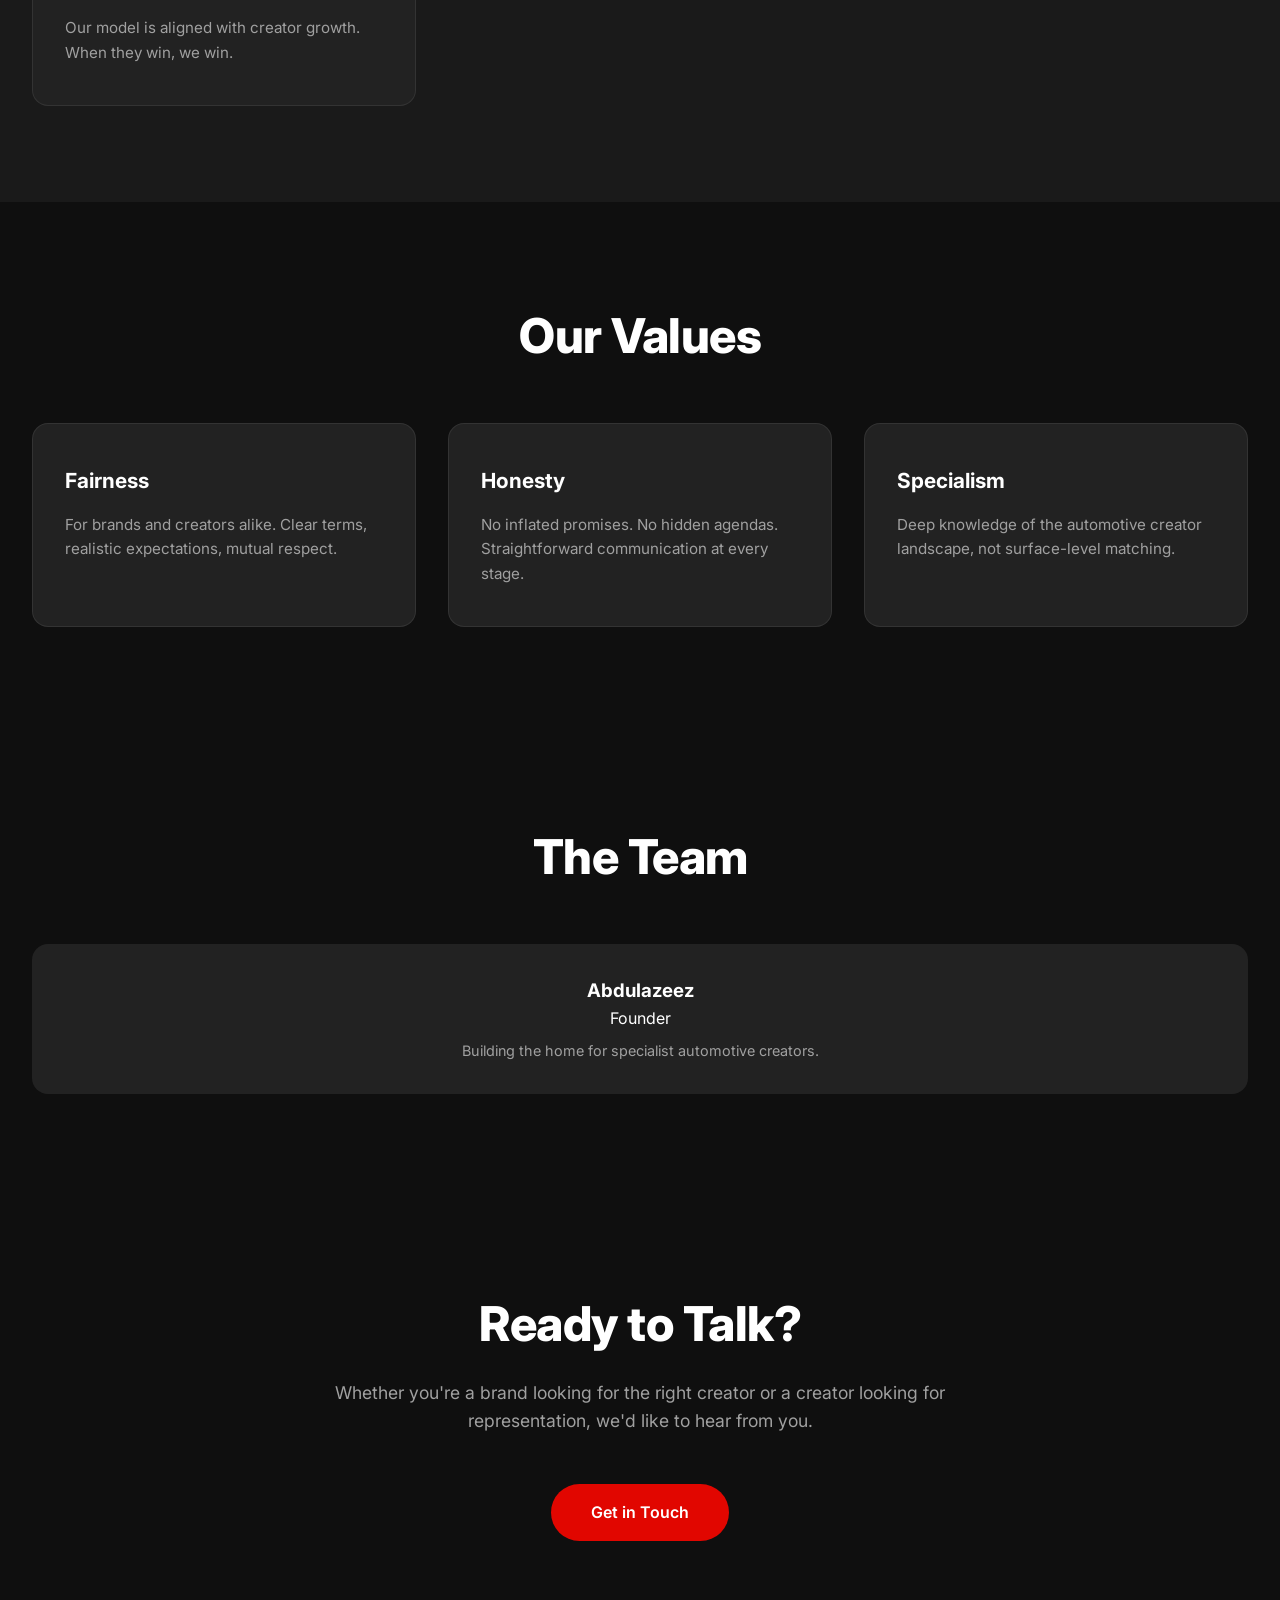
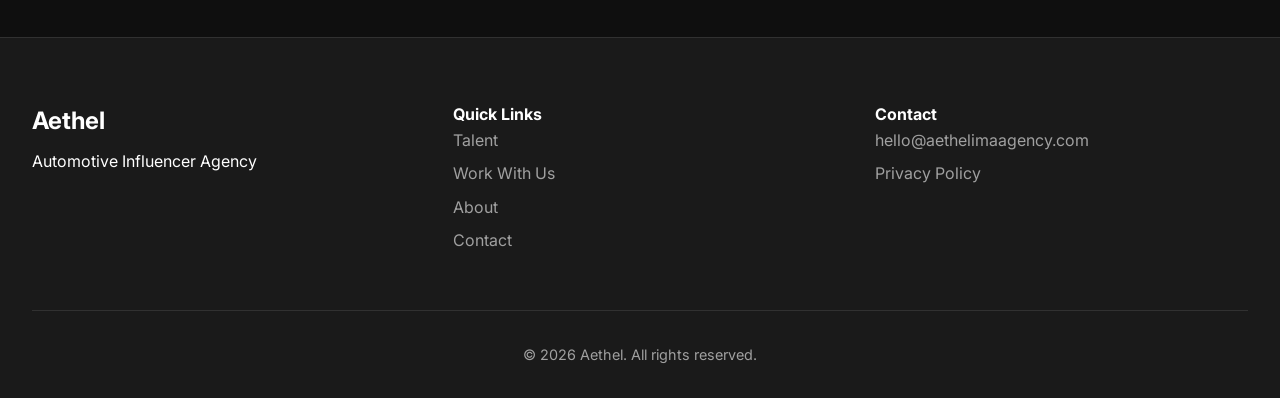
==== commit 8fc4b06c: "Fix typo in automotive influencers description" ====
--- a/about.html
+++ b/about.html
@@ -45,7 +45,7 @@
       <div class="story">
         <h2 class="section-title">Our Story</h2>
         <p>Aethel was founded on a simple observation: the automotive content space is full of genuine expertise, yet brands and creators often struggle to find the right partners. Too many campaigns chase reach over relevance. Too many creators are left negotiating without proper support.</p>
-        <p>We exist to change that. Aethel is a specialist talent agency focused exclusively on automotive influencers — the people who live and breathe cars, whether that's reviews, builds, motorsport, detailing, or the shift to electric.</p>
+        <p>We exist to change that. Aethel is a specialist talent agency focused exclusively on automotive influencers .. the people who live and breathe cars, whether that's reviews, builds, motorsport, detailing, or the shift to electric.</p>
         <p>Our mission is straightforward: fair representation for creators and effective, authentic partnerships for brands. We succeed only when our talent succeeds.</p>
       </div>
     </div>
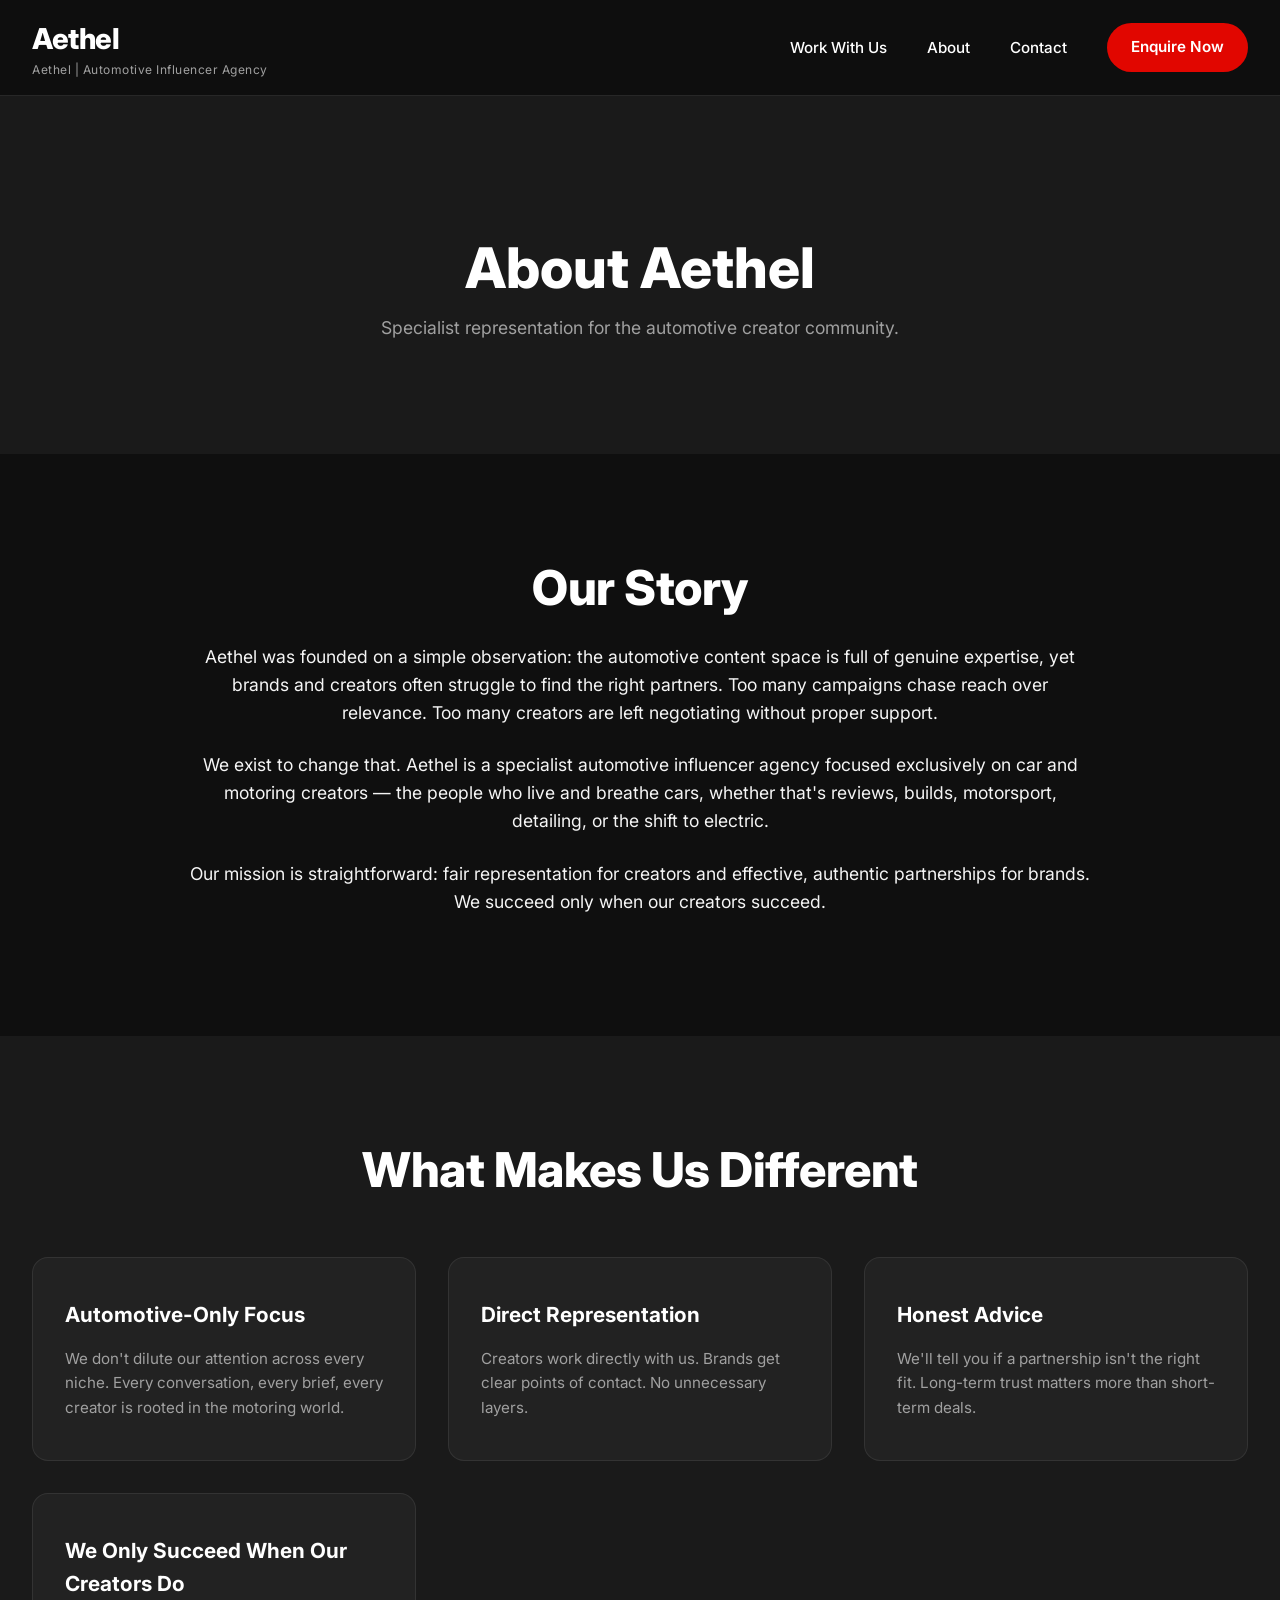
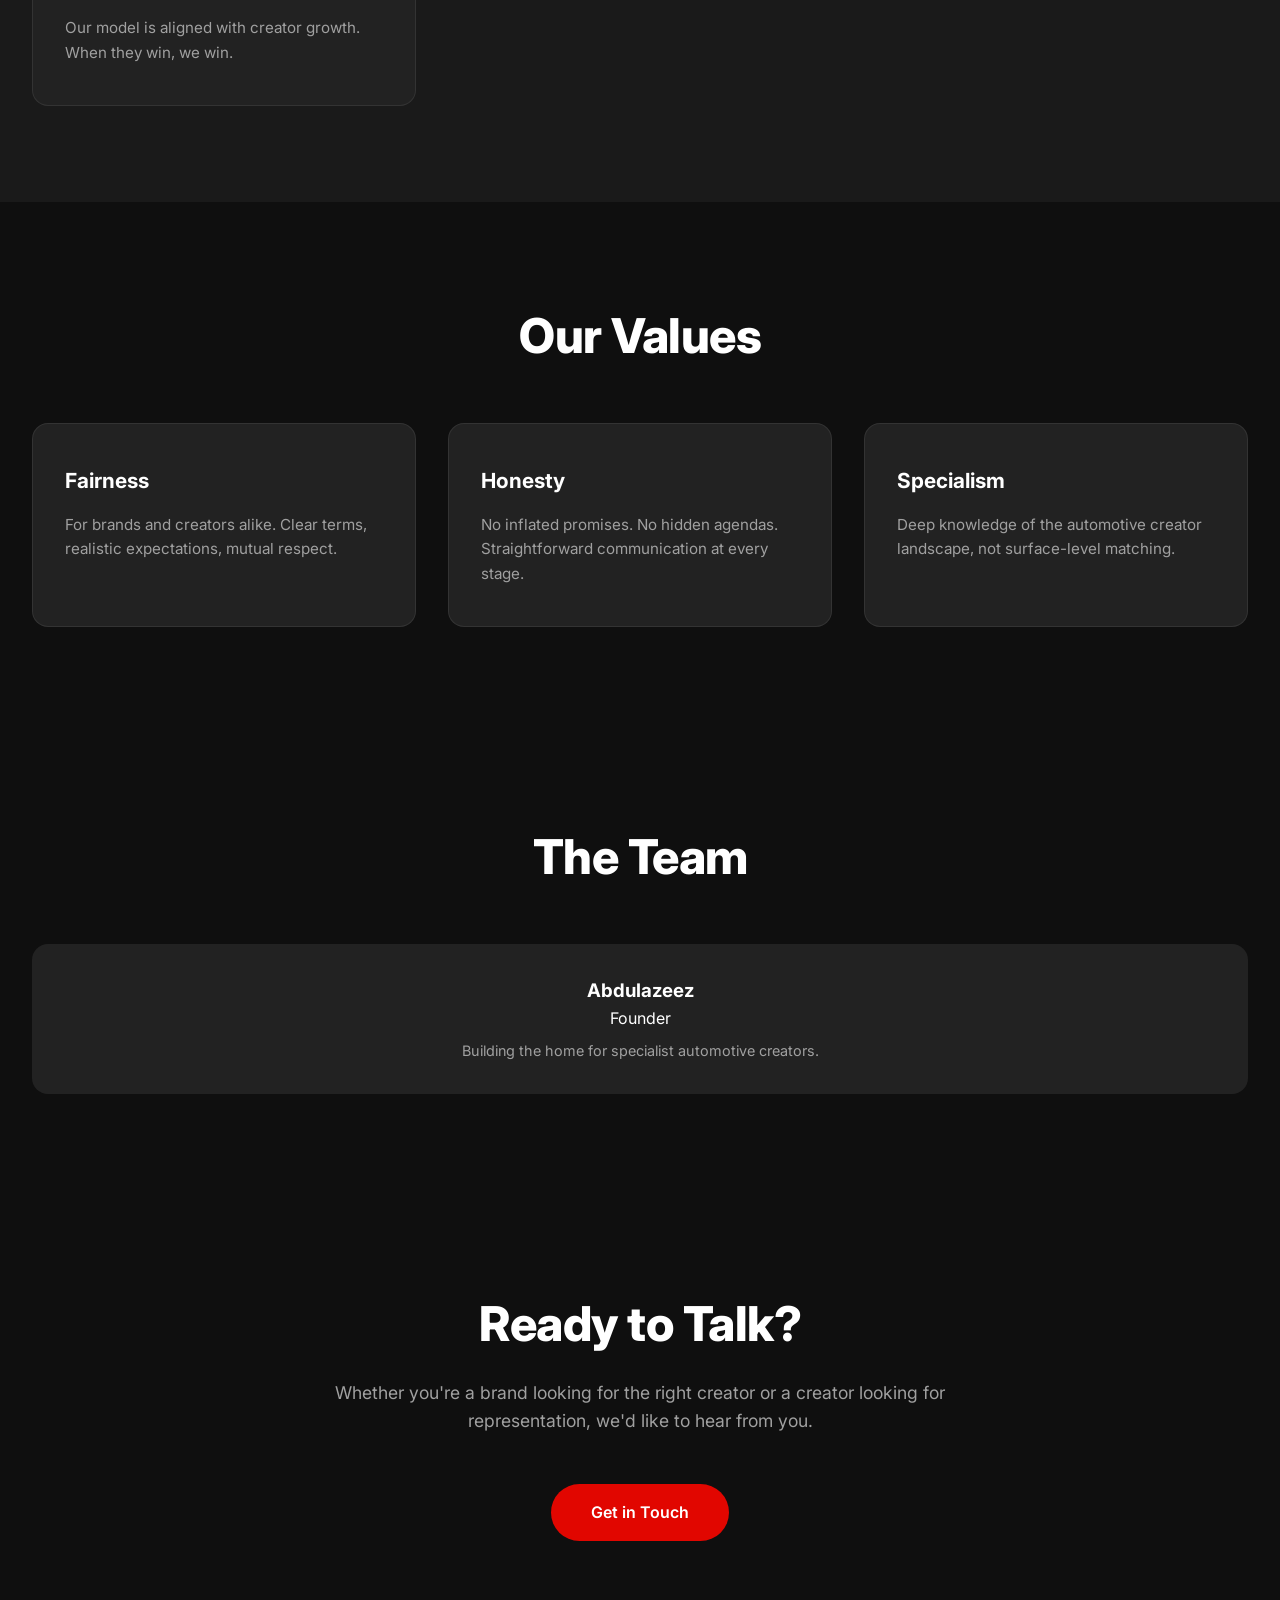
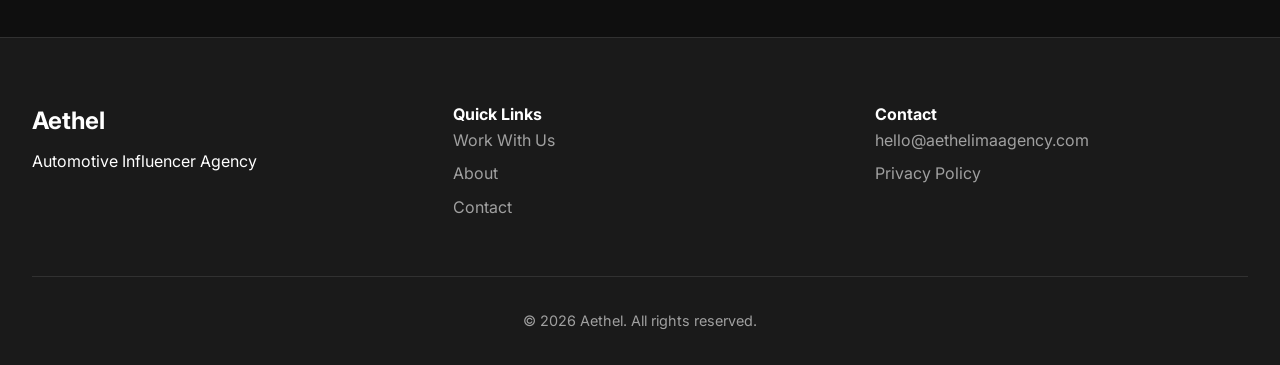
==== commit 8d36c3bb: "Add files via upload" ====
--- a/about.html
+++ b/about.html
@@ -16,12 +16,10 @@
       </a>
       <nav>
         <ul>
-          <li><a href="talent.html">Talent</a></li>
           <li class="dropdown">
             <a href="work-with-us.html">Work With Us</a>
             <div class="dropdown-content">
               <a href="work-with-us.html#brands">For Brands</a>
-              <a href="work-with-us.html#talent">For Talent</a>
             </div>
           </li>
           <li><a href="about.html">About</a></li>
@@ -45,8 +43,8 @@
       <div class="story">
         <h2 class="section-title">Our Story</h2>
         <p>Aethel was founded on a simple observation: the automotive content space is full of genuine expertise, yet brands and creators often struggle to find the right partners. Too many campaigns chase reach over relevance. Too many creators are left negotiating without proper support.</p>
-        <p>We exist to change that. Aethel is a specialist talent agency focused exclusively on automotive influencers .. the people who live and breathe cars, whether that's reviews, builds, motorsport, detailing, or the shift to electric.</p>
-        <p>Our mission is straightforward: fair representation for creators and effective, authentic partnerships for brands. We succeed only when our talent succeeds.</p>
+        <p>We exist to change that. Aethel is a specialist automotive influencer agency focused exclusively on car and motoring creators — the people who live and breathe cars, whether that's reviews, builds, motorsport, detailing, or the shift to electric.</p>
+        <p>Our mission is straightforward: fair representation for creators and effective, authentic partnerships for brands. We succeed only when our creators succeed.</p>
       </div>
     </div>
   </section>
@@ -68,7 +66,7 @@
           <p>We'll tell you if a partnership isn't the right fit. Long-term trust matters more than short-term deals.</p>
         </div>
         <div class="why-card">
-          <h3>We Only Succeed When Our Talent Does</h3>
+          <h3>We Only Succeed When Our Creators Do</h3>
           <p>Our model is aligned with creator growth. When they win, we win.</p>
         </div>
       </div>
@@ -125,7 +123,6 @@
         </div>
         <div class="footer-links">
           <h4>Quick Links</h4>
-          <a href="talent.html">Talent</a>
           <a href="work-with-us.html">Work With Us</a>
           <a href="about.html">About</a>
           <a href="contact.html">Contact</a>
